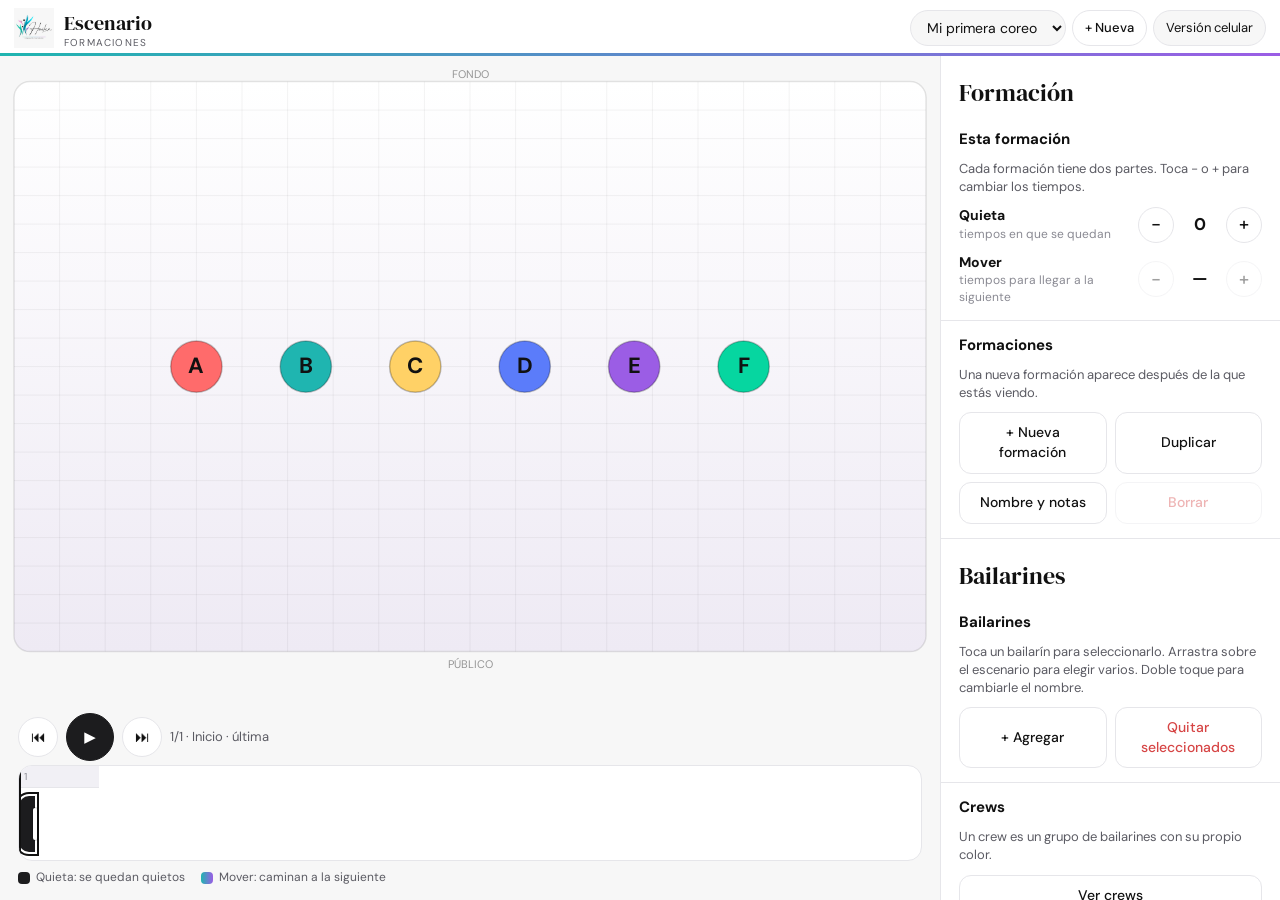
==== pc.html @ 4a19c418 "Add files via upload" ====
<!doctype html>
<html lang="es">
<head>
  <meta charset="utf-8">
  <meta name="viewport" content="width=device-width,initial-scale=1,viewport-fit=cover">
  <meta name="theme-color" content="#F7F7F7">
  <meta name="apple-mobile-web-app-capable" content="yes">
  <meta name="apple-mobile-web-app-title" content="Escenario">
  <title>Escenario · Huilén (PC)</title>
  <link rel="manifest" href="manifest.json">
  <link rel="icon" href="logo.png" type="image/png">
  <link rel="preconnect" href="https://fonts.googleapis.com">
  <link rel="preconnect" href="https://fonts.gstatic.com" crossorigin>
  <link href="https://fonts.googleapis.com/css2?family=DM+Serif+Display&family=DM+Sans:wght@400;500;700&display=swap" rel="stylesheet">
  <link rel="stylesheet" href="styles.css">
  <link rel="stylesheet" href="pc.css">
</head>
<body>
  <header class="top">
    <div class="brand-row">
      <img src="logo.png" alt="Huilén" class="logo">
      <div class="brand"><strong>Escenario</strong><span>Formaciones</span></div>
    </div>
    <div class="top-actions">
      <select id="choreoSelect" aria-label="Coreografía"></select>
      <button id="btnNewChoreo" class="pill" title="Crear una coreografía nueva">+ Nueva</button>
      <a class="pill-link" href="index.html">Versión celular</a>
    </div>
  </header>

  <main>
    <div class="stage-wrap">
      <canvas id="stage"></canvas>
    </div>

    <div class="playbar">
      <button id="btnPrev" class="round" aria-label="Formación anterior">⏮</button>
      <button id="btnPlay" class="round play" aria-label="Reproducir">▶</button>
      <button id="btnNext" class="round" aria-label="Formación siguiente">⏭</button>
      <span id="status" class="status"></span>
    </div>

    <div id="timeline" class="timeline" aria-label="Línea de tiempo"></div>
    <div class="legend">
      <span><i class="sw hold"></i>Quieta: se quedan quietos</span>
      <span><i class="sw move"></i>Mover: caminan a la siguiente</span>
    </div>

    <div class="panel">
      <!-- Lista 1: formación actual -->
      <section class="tab-panel" data-tab="formacion">
        <h2 class="cat">Formación</h2>
        <div class="card">
          <h4>Esta formación</h4>
          <p class="help">Cada formación tiene dos partes. Toca − o + para cambiar los tiempos.</p>
          <div class="stepper">
            <div class="step-text"><b>Quieta</b><small>tiempos en que se quedan</small></div>
            <div class="step-ctl">
              <button id="holdMinus" class="round sm" aria-label="Menos quieta">−</button>
              <span id="holdVal" class="step-val">0</span>
              <button id="holdPlus" class="round sm" aria-label="Más quieta">+</button>
            </div>
          </div>
          <div class="stepper">
            <div class="step-text"><b>Mover</b><small>tiempos para llegar a la siguiente</small></div>
            <div class="step-ctl">
              <button id="beatMinus" class="round sm" aria-label="Menos mover">−</button>
              <span id="beatVal" class="step-val">8</span>
              <button id="beatPlus" class="round sm" aria-label="Más mover">+</button>
            </div>
          </div>
        </div>

        <div class="card">
          <h4>Formaciones</h4>
          <p class="help">Una nueva formación aparece después de la que estás viendo.</p>
          <div class="grid2">
            <button id="btnAddFrame" class="btn">+ Nueva formación</button>
            <button id="btnDupFrame" class="btn">Duplicar</button>
            <button id="btnNotes" class="btn">Nombre y notas</button>
            <button id="btnDelFrame" class="btn danger">Borrar</button>
          </div>
        </div>
      </section>

      <!-- Lista 2: bailarines -->
      <section class="tab-panel" data-tab="bailarines">
        <h2 class="cat">Bailarines</h2>
        <div class="card">
          <h4>Bailarines</h4>
          <p class="help">Toca un bailarín para seleccionarlo. Arrastra sobre el escenario para elegir varios. Doble toque para cambiarle el nombre.</p>
          <div class="grid2">
            <button id="btnAddDancer" class="btn">+ Agregar</button>
            <button id="btnRemoveDancer" class="btn danger">Quitar seleccionados</button>
          </div>
        </div>
        <div class="card">
          <h4>Crews</h4>
          <p class="help">Un crew es un grupo de bailarines con su propio color.</p>
          <button id="btnCrews" class="btn wide">Ver crews</button>
        </div>
      </section>

      <!-- Lista 3: movimientos -->
      <section class="tab-panel" data-tab="movimiento">
        <h2 class="cat">Movimiento</h2>
        <div class="card">
          <h4>Movimientos</h4>
          <p class="help">Primero selecciona bailarines en el escenario. Después elige un movimiento para la transición de esta formación.</p>
          <div class="option-list">
            <button id="btnToolRoute" class="option">
              <b>Ruta</b>
              <small>toca el escenario para poner puntos de paso</small>
            </button>
            <button id="btnToolTurn" class="option">
              <b>Vuelta en grupo</b>
              <small>el grupo gira mientras se mueve</small>
            </button>
            <button id="btnToolSelf" class="option">
              <b>Vuelta propia</b>
              <small>cada bailarín gira sobre sí mismo</small>
            </button>
          </div>
          <div class="grid2">
            <button id="btnUndoWp" class="btn">Deshacer último punto</button>
            <button id="btnClearRoutes" class="btn danger">Quitar movimientos</button>
          </div>
        </div>
        <div class="card">
          <h4>Dibujo</h4>
          <label class="check"><input id="curved" type="checkbox"> Trayectorias curvas</label>
          <label class="check"><input id="snap" type="checkbox" checked> Ajustar a la grilla</label>
        </div>
      </section>

      <!-- Lista 4: más -->
      <section class="tab-panel" data-tab="mas">
        <h2 class="cat">Más</h2>
        <div class="card">
          <h4>Música</h4>
          <p class="help">Al elegir una canción, la app detecta sola su ritmo y en qué segundo cae el primer tiempo. Si quedó al doble o a la mitad, usa ÷2 o ×2.</p>
          <div class="row">
            <button id="btnMusic" class="btn">Elegir música</button>
            <span id="audioName" class="muted"></span>
            <input id="audioFile" type="file" accept="audio/*" hidden>
          </div>
          <div class="stepper">
            <div class="step-text"><b>BPM</b><small>tiempos por minuto</small></div>
            <div class="step-ctl">
              <button id="btnHalf" class="pill" title="Dividir a la mitad">÷2</button>
              <input id="bpm" type="number" min="30" max="300" step="0.01" value="120">
              <button id="btnDouble" class="pill" title="Multiplicar por dos">×2</button>
            </div>
          </div>
          <div class="stepper">
            <div class="step-text"><b>Primer tiempo</b><small>segundo de la música donde parte el tiempo 1</small></div>
            <input id="offset" type="number" min="0" step="0.01" value="0">
          </div>
          <button id="btnDetect" class="btn wide">Detectar otra vez</button>
        </div>
        <div class="card">
          <h4>Exportar y compartir</h4>
          <div class="grid2">
            <button id="btnExportVideo" class="btn">Video</button>
            <button id="btnExportPng" class="btn">Imagen (PNG)</button>
            <button id="btnShare" class="btn">Compartir</button>
            <button id="btnExportJson" class="btn">Guardar (JSON)</button>
          </div>
          <button id="btnImport" class="btn wide">Importar coreografía</button>
          <input id="importFile" type="file" accept="application/json,.json" hidden>
        </div>
        <div class="card">
          <h4>Coreografía</h4>
          <div class="grid2">
            <button id="btnRenameChoreo" class="btn">Renombrar</button>
            <button id="btnDeleteChoreo" class="btn danger">Eliminar</button>
          </div>
          <a class="btn" href="index.html">Abrir versión para celular</a>
        </div>
      </section>
    </div>
  </main>

  <dialog id="dlgNotes">
    <h3>Formación</h3>
    <input id="frameName" type="text" maxlength="30" placeholder="Nombre de la formación">
    <textarea id="notesText" rows="6" placeholder="Notas para los bailarines…"></textarea>
    <div class="row"><button data-close class="btn dark">Listo</button></div>
  </dialog>

  <dialog id="dlgCrews">
    <h3>Crews</h3>
    <div id="crewList"></div>
    <div class="row">
      <button id="btnCrewFromSel" class="btn">Crear con seleccionados</button>
      <button id="btnCrewClear" class="btn">Quitar de crew</button>
      <button data-close class="btn dark">Cerrar</button>
    </div>
  </dialog>

  <div id="toast" class="toast" role="status"></div>

  <script src="app.js"></script>
</body>
</html>
---- styles.css ----
:root {
  --bg: #f7f7f7;
  --card: #ffffff;
  --ink: #111111;
  --ink-soft: #5b5b63;
  --muted: #8a8a93;
  --line: #e6e6ea;
  --dark: #1c1c1e;
  --teal: #1fb5b0;
  --purple: #9b5de5;
  --red: #d64545;
  --grad: linear-gradient(90deg, var(--teal), var(--purple));
}

* { box-sizing: border-box; }

html, body {
  height: 100%;
  margin: 0;
  background: var(--bg);
  color: var(--ink);
  font: 14px/1.4 "DM Sans", system-ui, -apple-system, "Segoe UI", Roboto, sans-serif;
  overflow: hidden;
}

body {
  display: flex;
  flex-direction: column;
  height: 100dvh;
}

/* ----- Cabecera ----- */
header.top {
  position: relative;
  display: flex;
  gap: 10px;
  align-items: center;
  justify-content: space-between;
  padding: 8px 14px;
  padding-top: calc(8px + env(safe-area-inset-top));
  background: var(--card);
}

header.top::after {
  content: "";
  position: absolute;
  left: 0;
  right: 0;
  bottom: 0;
  height: 3px;
  background: var(--grad);
}

.brand-row {
  display: flex;
  align-items: center;
  gap: 10px;
  min-width: 0;
}

.logo {
  width: 40px;
  height: 40px;
  object-fit: contain;
  flex: none;
}

.brand {
  display: flex;
  flex-direction: column;
  line-height: 1.1;
}

.brand strong {
  font: 400 20px "DM Serif Display", Georgia, serif;
}

.brand span {
  font-size: 10px;
  letter-spacing: .12em;
  text-transform: uppercase;
  color: var(--ink-soft);
}

.top-actions {
  display: flex;
  gap: 6px;
  align-items: center;
  min-width: 0;
}

header.top select {
  max-width: 140px;
  background: var(--bg);
  color: var(--ink);
  border: 1px solid var(--line);
  border-radius: 999px;
  padding: 7px 12px;
  font: inherit;
}

/* ----- Estructura ----- */
main {
  flex: 1;
  display: flex;
  flex-direction: column;
  min-height: 0;
}

.stage-wrap {
  flex: 1;
  min-height: 200px;
  position: relative;
}

#stage {
  position: absolute;
  inset: 0;
  width: 100%;
  height: 100%;
  display: block;
  touch-action: none;
}

/* ----- Barra de reproducción ----- */
.playbar {
  display: flex;
  align-items: center;
  gap: 8px;
  padding: 6px 14px 4px;
  min-width: 0;
}

.status {
  color: var(--ink-soft);
  font-size: 13px;
  white-space: nowrap;
  overflow: hidden;
  text-overflow: ellipsis;
  min-width: 0;
}

/* ----- Línea de tiempo ----- */
.timeline {
  position: relative;
  overflow-x: auto;
  overflow-y: hidden;
  height: 96px;
  flex: none;
  margin: 0 10px;
  background: var(--card);
  border-radius: 14px;
  border: 1px solid var(--line);
  touch-action: pan-x;
}

.tl-track {
  position: relative;
  height: 100%;
}

.tl-ruler {
  position: absolute;
  top: 0;
  left: 0;
  right: 0;
  height: 22px;
  background: #f1f0f5;
  border-bottom: 1px solid var(--line);
  touch-action: none;
  cursor: pointer;
}

.tl-tick {
  position: absolute;
  top: 0;
  height: 22px;
  line-height: 22px;
  padding-left: 4px;
  border-left: 1px solid rgba(0, 0, 0, .12);
  color: var(--muted);
  font-size: 10px;
  pointer-events: none;
}

.tl-block {
  position: absolute;
  top: 30px;
  height: 56px;
  padding: 5px 8px;
  cursor: pointer;
  overflow: visible;
  color: #fff;
}

.tl-hold {
  background: var(--dark);
  border-radius: 10px 0 0 10px;
}

.tl-move {
  background: var(--grad);
  border-radius: 0 10px 10px 0;
}

.tl-block.on {
  outline: 2px solid var(--ink);
  outline-offset: 2px;
  z-index: 1;
}

.tl-label {
  display: block;
  font-weight: 700;
  font-size: 12px;
  white-space: nowrap;
  overflow: hidden;
  text-overflow: ellipsis;
}

.tl-sub {
  display: block;
  font-size: 10px;
  opacity: .85;
  white-space: nowrap;
  overflow: hidden;
  text-overflow: ellipsis;
}

.tl-handle {
  position: absolute;
  top: 0;
  right: -8px;
  width: 16px;
  height: 100%;
  cursor: ew-resize;
  touch-action: none;
  z-index: 3;
}

.tl-handle::after {
  content: "";
  position: absolute;
  left: 6px;
  top: 12px;
  bottom: 12px;
  width: 4px;
  border-radius: 2px;
  background: #fff;
  box-shadow: 0 0 0 1px rgba(0, 0, 0, .15);
}

.tl-playhead {
  position: absolute;
  top: 0;
  bottom: 0;
  width: 2px;
  background: var(--ink);
  pointer-events: none;
  z-index: 4;
}

.legend {
  display: flex;
  gap: 16px;
  padding: 6px 14px 0;
  font-size: 12px;
  color: var(--ink-soft);
  flex-wrap: wrap;
}

.legend span {
  display: flex;
  align-items: center;
  gap: 6px;
}

.sw {
  display: inline-block;
  width: 12px;
  height: 12px;
  border-radius: 4px;
}

.sw.hold { background: var(--dark); }
.sw.move { background: var(--grad); }

/* ----- Panel de pestañas ----- */
.panel {
  flex: 0 1 auto;
  min-height: 0;
  max-height: 34dvh;
  overflow-y: auto;
  padding: 10px 12px 6px;
}

.tab-panel {
  display: flex;
  flex-direction: column;
  gap: 10px;
}

.tab-panel[hidden] { display: none; }

.card {
  background: var(--card);
  border-radius: 16px;
  padding: 14px;
  border: 1px solid var(--line);
  display: flex;
  flex-direction: column;
  gap: 10px;
}

.card h4 {
  margin: 0;
  font-size: 15px;
  font-weight: 700;
}

.help {
  margin: 0;
  color: var(--ink-soft);
  font-size: 13px;
}

.muted { color: var(--muted); }

.row {
  display: flex;
  flex-wrap: wrap;
  gap: 8px;
  align-items: center;
}

.grid2 {
  display: grid;
  grid-template-columns: 1fr 1fr;
  gap: 8px;
}

/* Controles tipo iPhone */
.stepper {
  display: flex;
  align-items: center;
  justify-content: space-between;
  gap: 10px;
}

.step-text {
  display: flex;
  flex-direction: column;
}

.step-text small {
  color: var(--muted);
  font-size: 12px;
}

.step-ctl {
  display: flex;
  align-items: center;
  gap: 12px;
}

.step-val {
  min-width: 28px;
  text-align: center;
  font-weight: 700;
  font-size: 17px;
}

.option-list {
  display: flex;
  flex-direction: column;
  gap: 8px;
}

.option {
  text-align: left;
  display: flex;
  flex-direction: column;
  gap: 2px;
  border-radius: 14px;
  padding: 10px 12px;
}

.option small {
  color: var(--muted);
  font-size: 12px;
  font-weight: 400;
}

.check {
  display: flex;
  align-items: center;
  gap: 8px;
  color: var(--ink);
  font-size: 14px;
}

/* ----- Botones ----- */
button {
  background: var(--card);
  color: var(--ink);
  border: 1px solid var(--line);
  border-radius: 12px;
  padding: 10px 12px;
  font: inherit;
  font-weight: 500;
  cursor: pointer;
  min-height: 42px;
}

button:disabled { opacity: .4; cursor: default; }

button.btn.wide { width: 100%; }

button.dark {
  background: var(--dark);
  border-color: var(--dark);
  color: #fff;
  font-weight: 700;
}

button.danger { color: var(--red); }

button.on {
  background: var(--teal);
  border-color: var(--teal);
  color: #fff;
}

button.round {
  width: 40px;
  height: 40px;
  min-height: 40px;
  padding: 0;
  border-radius: 50%;
  font-size: 15px;
  display: inline-flex;
  align-items: center;
  justify-content: center;
  flex: none;
}

button.round.play {
  background: var(--dark);
  border-color: var(--dark);
  color: #fff;
  width: 48px;
  height: 48px;
  min-height: 48px;
}

button.round.sm {
  width: 36px;
  height: 36px;
  min-height: 36px;
  font-size: 18px;
}

input[type=number] {
  width: 76px;
  background: var(--bg);
  color: var(--ink);
  border: 1px solid var(--line);
  border-radius: 10px;
  padding: 8px;
  font: inherit;
}

button.option.on {
  background: var(--teal);
  color: #fff;
}

button.option.on small { color: #e9fffe; }

/* ----- Barra de pestañas (abajo, estilo iPhone) ----- */
.tabbar {
  flex: none;
  display: flex;
  justify-content: space-around;
  background: var(--card);
  border-top: 1px solid var(--line);
  padding: 6px 4px calc(6px + env(safe-area-inset-bottom));
}

.tab {
  flex: 1;
  border: 0;
  background: transparent;
  color: var(--muted);
  display: flex;
  flex-direction: column;
  align-items: center;
  gap: 2px;
  font-size: 11px;
  min-height: 48px;
  padding: 4px 0;
  border-radius: 0;
}

.tab span {
  font-size: 18px;
  line-height: 1;
}

.tab.on {
  background: transparent;
  color: var(--ink);
  font-weight: 700;
}

.cat { display: none; }

a.btn {
  display: flex;
  align-items: center;
  justify-content: center;
  min-height: 42px;
  border-radius: 12px;
  border: 1px solid var(--line);
  background: var(--card);
  color: var(--ink);
  text-decoration: none;
  font-weight: 500;
}

button.pill {
  min-height: 36px;
  padding: 7px 12px;
  border-radius: 999px;
  white-space: nowrap;
  font-size: 13px;
}

/* ----- Diálogos ----- */
dialog {
  background: var(--card);
  color: var(--ink);
  border: 1px solid var(--line);
  border-radius: 18px;
  width: min(94vw, 460px);
  padding: 18px;
  box-shadow: 0 20px 50px rgba(0, 0, 0, .15);
}

dialog::backdrop { background: rgba(20, 20, 24, .35); }

dialog h3 {
  margin: 0 0 12px;
  font: 400 22px "DM Serif Display", Georgia, serif;
}

dialog input[type=text],
dialog textarea {
  width: 100%;
  background: var(--bg);
  color: var(--ink);
  border: 1px solid var(--line);
  border-radius: 10px;
  padding: 10px;
  font: inherit;
  margin-bottom: 10px;
}

.crew {
  display: flex;
  align-items: center;
  gap: 8px;
  padding: 8px 0;
  border-bottom: 1px solid var(--line);
  flex-wrap: wrap;
}

.crew strong { flex: 1; }

.swatch {
  width: 14px;
  height: 14px;
  border-radius: 50%;
}

.toast {
  position: fixed;
  left: 50%;
  bottom: 96px;
  transform: translateX(-50%) translateY(20px);
  background: var(--dark);
  color: #fff;
  padding: 10px 16px;
  border-radius: 999px;
  opacity: 0;
  transition: opacity .25s, transform .25s;
  pointer-events: none;
  max-width: 90vw;
  z-index: 10;
}

.toast.show {
  opacity: 1;
  transform: translateX(-50%);
}
---- pc.css ----
/* ===== Versión PC: escenario a la izquierda y las 4 listas a la derecha ===== */

main {
  display: grid;
  grid-template-columns: minmax(0, 1fr) 340px;
  grid-template-rows: minmax(0, 1fr) auto auto auto;
  min-height: 0;
}

.stage-wrap { grid-column: 1; grid-row: 1; }
.playbar { grid-column: 1; grid-row: 2; padding: 10px 18px 4px; }
.timeline { grid-column: 1; grid-row: 3; margin: 0 18px; }
.legend { grid-column: 1; grid-row: 4; padding: 8px 18px 14px; }

/* Panel derecho: las 4 listas se ven todas a la vez, separadas por una línea */
.panel {
  grid-column: 2;
  grid-row: 1 / span 4;
  max-height: none;
  min-height: 0;
  overflow-y: auto;
  padding: 0;
  background: var(--card);
  border-left: 1px solid var(--line);
}

.tabbar { display: none; }

.tab-panel { gap: 0; }

.cat {
  display: block;
  margin: 0;
  padding: 20px 18px 6px;
  font: 400 24px "DM Serif Display", Georgia, serif;
}

.card {
  background: none;
  border: 0;
  border-bottom: 1px solid var(--line);
  border-radius: 0;
  padding: 14px 18px;
  gap: 10px;
}

.tab-panel:last-child .card:last-child { border-bottom: 0; }

header.top select { max-width: 240px; }

.pill-link {
  display: inline-flex;
  align-items: center;
  white-space: nowrap;
  min-height: 36px;
  padding: 7px 12px;
  border-radius: 999px;
  border: 1px solid var(--line);
  background: var(--bg);
  color: var(--ink);
  text-decoration: none;
  font-size: 13px;
}
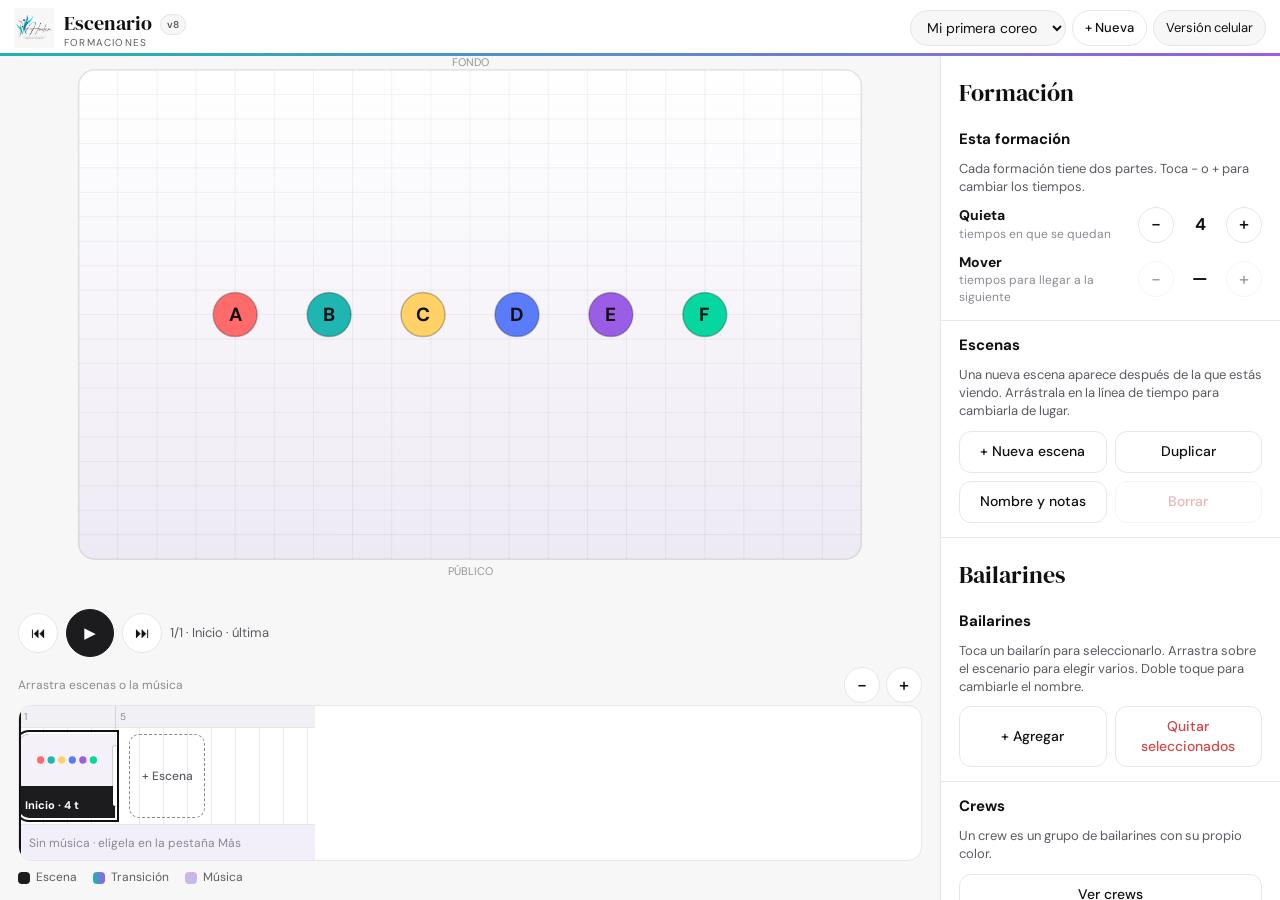
==== commit c4744af9: "Add files via upload" ====
--- a/pc.html
+++ b/pc.html
@@ -19,7 +19,7 @@
   <header class="top">
     <div class="brand-row">
       <img src="logo.png" alt="Huilén" class="logo">
-      <div class="brand"><strong>Escenario</strong><span>Formaciones</span></div>
+      <div class="brand"><strong>Escenario <em id="verBadge" class="ver-badge"></em></strong><span>Formaciones</span></div>
     </div>
     <div class="top-actions">
       <select id="choreoSelect" aria-label="Coreografía"></select>
@@ -40,14 +40,22 @@
       <span id="status" class="status"></span>
     </div>
 
+    <div class="tl-tools">
+      <span class="hint">Arrastra escenas o la música</span>
+      <span class="zoom">
+        <button id="btnZoomOut" class="round sm" aria-label="Alejar la línea de tiempo">−</button>
+        <button id="btnZoomIn" class="round sm" aria-label="Acercar la línea de tiempo">+</button>
+      </span>
+    </div>
     <div id="timeline" class="timeline" aria-label="Línea de tiempo"></div>
     <div class="legend">
-      <span><i class="sw hold"></i>Quieta: se quedan quietos</span>
-      <span><i class="sw move"></i>Mover: caminan a la siguiente</span>
+      <span><i class="sw scene"></i>Escena</span>
+      <span><i class="sw move"></i>Transición</span>
+      <span><i class="sw audio"></i>Música</span>
     </div>
 
     <div class="panel">
-      <!-- Lista 1: formación actual -->
+      <!-- Pestaña 1: la formación actual -->
       <section class="tab-panel" data-tab="formacion">
         <h2 class="cat">Formación</h2>
         <div class="card">
@@ -72,10 +80,10 @@
         </div>
 
         <div class="card">
-          <h4>Formaciones</h4>
-          <p class="help">Una nueva formación aparece después de la que estás viendo.</p>
-          <div class="grid2">
-            <button id="btnAddFrame" class="btn">+ Nueva formación</button>
+          <h4>Escenas</h4>
+          <p class="help">Una nueva escena aparece después de la que estás viendo. Arrástrala en la línea de tiempo para cambiarla de lugar.</p>
+          <div class="grid2">
+            <button id="btnAddFrame" class="btn">+ Nueva escena</button>
             <button id="btnDupFrame" class="btn">Duplicar</button>
             <button id="btnNotes" class="btn">Nombre y notas</button>
             <button id="btnDelFrame" class="btn danger">Borrar</button>
@@ -83,7 +91,7 @@
         </div>
       </section>
 
-      <!-- Lista 2: bailarines -->
+      <!-- Pestaña 2: bailarines -->
       <section class="tab-panel" data-tab="bailarines">
         <h2 class="cat">Bailarines</h2>
         <div class="card">
@@ -101,26 +109,28 @@
         </div>
       </section>
 
-      <!-- Lista 3: movimientos -->
+      <!-- Pestaña 3: movimientos -->
       <section class="tab-panel" data-tab="movimiento">
         <h2 class="cat">Movimiento</h2>
         <div class="card">
           <h4>Movimientos</h4>
-          <p class="help">Primero selecciona bailarines en el escenario. Después elige un movimiento para la transición de esta formación.</p>
+          <p class="help">Primero selecciona bailarines en el escenario. Después elige qué hacen en esta formación.</p>
           <div class="option-list">
             <button id="btnToolRoute" class="option">
               <b>Ruta</b>
-              <small>toca el escenario para poner puntos de paso</small>
+              <small>toca el escenario para poner puntos de paso mientras caminan</small>
             </button>
-            <button id="btnToolTurn" class="option">
-              <b>Vuelta en grupo</b>
-              <small>el grupo gira mientras se mueve</small>
-            </button>
-            <button id="btnToolSelf" class="option">
+            <button id="btnTurnSelf" class="option">
               <b>Vuelta propia</b>
               <small>cada bailarín gira sobre sí mismo</small>
             </button>
-          </div>
+            <button id="btnTurnGroup" class="option">
+              <b>Vuelta en grupo o pareja</b>
+              <small>giran alrededor de su centro</small>
+            </button>
+          </div>
+          <p class="help">Vueltas de esta formación</p>
+          <div id="turnList" class="turn-list"></div>
           <div class="grid2">
             <button id="btnUndoWp" class="btn">Deshacer último punto</button>
             <button id="btnClearRoutes" class="btn danger">Quitar movimientos</button>
@@ -133,7 +143,7 @@
         </div>
       </section>
 
-      <!-- Lista 4: más -->
+      <!-- Pestaña 4: más -->
       <section class="tab-panel" data-tab="mas">
         <h2 class="cat">Más</h2>
         <div class="card">
@@ -159,6 +169,20 @@
           <button id="btnDetect" class="btn wide">Detectar otra vez</button>
         </div>
         <div class="card">
+          <h4>Video de referencia</h4>
+          <p class="help">Se muestra arriba del video que exportas, para comparar tu formación con el video original.</p>
+          <div class="row">
+            <button id="btnRefVideo" class="btn">Elegir video</button>
+            <span id="refName" class="muted"></span>
+            <input id="refFile" type="file" accept="video/*" hidden>
+          </div>
+          <div class="stepper">
+            <div class="step-text"><b>Inicio del video</b><small>segundo del video donde parte</small></div>
+            <input id="refStart" type="number" min="0" step="0.1" value="0">
+          </div>
+          <button id="btnRefClear" class="btn wide danger">Quitar video de referencia</button>
+        </div>
+        <div class="card">
           <h4>Exportar y compartir</h4>
           <div class="grid2">
             <button id="btnExportVideo" class="btn">Video</button>
@@ -177,13 +201,18 @@
           </div>
           <a class="btn" href="index.html">Abrir versión para celular</a>
         </div>
+        <div class="card">
+          <h4>Versión</h4>
+          <p class="help">Estás usando la versión <b id="verLabel"></b>.</p>
+          <button id="btnNews" class="btn wide">Ver novedades</button>
+        </div>
       </section>
     </div>
   </main>
 
   <dialog id="dlgNotes">
-    <h3>Formación</h3>
-    <input id="frameName" type="text" maxlength="30" placeholder="Nombre de la formación">
+    <h3>Escena</h3>
+    <input id="frameName" type="text" maxlength="30" placeholder="Nombre de la escena">
     <textarea id="notesText" rows="6" placeholder="Notas para los bailarines…"></textarea>
     <div class="row"><button data-close class="btn dark">Listo</button></div>
   </dialog>
@@ -198,6 +227,38 @@
     </div>
   </dialog>
 
+  <dialog id="dlgTurn">
+    <h3 id="turnTitle">Vuelta</h3>
+    <div class="field">Quién gira
+      <select id="turnType">
+        <option value="self">Cada uno sobre sí mismo</option>
+        <option value="group">Alrededor del grupo (pareja o grupo)</option>
+      </select>
+    </div>
+    <div class="field">Cuándo
+      <select id="turnWhen">
+        <option value="move">Mientras camina a la siguiente</option>
+        <option value="hold">Mientras está quieta</option>
+      </select>
+    </div>
+    <div class="grid2">
+      <div class="field">Grados <input id="turnDeg" type="number" step="10" value="360"></div>
+      <div class="field">Empieza (%) <input id="turnFrom" type="number" min="0" max="90" value="30"></div>
+    </div>
+    <div class="field">Termina (%) <input id="turnTo" type="number" min="5" max="90" value="70"></div>
+    <p class="help">Por ejemplo, de 30 a 70 hace la vuelta en medio del movimiento.</p>
+    <div class="row">
+      <button id="btnTurnOk" class="btn dark">Crear vuelta</button>
+      <button data-close class="btn">Cancelar</button>
+    </div>
+  </dialog>
+
+  <dialog id="dlgNews">
+    <h3>Novedades</h3>
+    <div id="newsList"></div>
+    <div class="row"><button data-close class="btn dark">Listo</button></div>
+  </dialog>
+
   <div id="toast" class="toast" role="status"></div>
 
   <script src="app.js"></script>
--- a/styles.css
+++ b/styles.css
@@ -565,6 +565,125 @@
   font: inherit;
   margin-bottom: 10px;
 }
+
+/* ----- v8: storyboard, pista de audio, vueltas, novedades ----- */
+.timeline { height: 156px; touch-action: pan-x; }
+.tl-track {
+  height: 100%;
+  background-image: repeating-linear-gradient(90deg, rgba(0, 0, 0, .07) 0 1px, transparent 1px 100%);
+}
+.tl-scene,
+.tl-move {
+  position: absolute;
+  top: 28px;
+  height: 84px;
+  cursor: pointer;
+  touch-action: none;
+}
+.tl-scene {
+  background: var(--dark);
+  color: #fff;
+  border-radius: 10px 0 0 10px;
+}
+.tl-scene.on { outline: 2px solid var(--ink); outline-offset: 2px; z-index: 2; }
+.tl-thumb { position: absolute; left: 0; top: 0; display: block; border-radius: 10px 0 0 0; }
+.tl-scene .tl-label {
+  position: absolute;
+  left: 6px;
+  right: 12px;
+  bottom: 5px;
+  font-size: 11px;
+}
+.tl-move { background: var(--grad); color: #fff; border-radius: 0 10px 10px 0; padding: 8px 8px 0; }
+.tl-move .tl-label { font-size: 11px; }
+.tl-add {
+  position: absolute;
+  top: 28px;
+  height: 84px;
+  width: 76px;
+  min-height: 0;
+  padding: 0;
+  background: transparent;
+  border: 1.5px dashed var(--muted);
+  border-radius: 10px;
+  color: var(--ink-soft);
+  font-size: 12px;
+}
+.tl-audio {
+  position: absolute;
+  left: 0;
+  right: 0;
+  top: 118px;
+  height: 36px;
+  background: #f3effa;
+  border-top: 1px solid var(--line);
+  cursor: grab;
+  touch-action: none;
+  overflow: hidden;
+}
+.tl-audio canvas { position: absolute; left: 0; top: 0; }
+.tl-empty { position: absolute; left: 10px; top: 10px; font-size: 12px; color: var(--muted); pointer-events: none; }
+.tl-tools {
+  display: flex;
+  align-items: center;
+  justify-content: space-between;
+  gap: 8px;
+  padding: 6px 14px 2px;
+}
+.hint {
+  font-size: 12px;
+  color: var(--muted);
+  min-width: 0;
+  white-space: nowrap;
+  overflow: hidden;
+  text-overflow: ellipsis;
+}
+.zoom { display: flex; gap: 6px; flex: none; }
+.sw.scene { background: var(--dark); }
+.sw.audio { background: #c9b6ea; }
+.field {
+  display: flex;
+  flex-direction: column;
+  gap: 4px;
+  font-size: 13px;
+  color: var(--ink-soft);
+}
+.field select,
+.field input {
+  width: 100%;
+  background: var(--bg);
+  color: var(--ink);
+  border: 1px solid var(--line);
+  border-radius: 10px;
+  padding: 9px;
+  font: inherit;
+}
+.turn-list { display: flex; flex-direction: column; gap: 6px; }
+.turn-row {
+  display: flex;
+  justify-content: space-between;
+  align-items: center;
+  gap: 8px;
+  font-size: 12px;
+  background: var(--bg);
+  border-radius: 10px;
+  padding: 6px 6px 6px 10px;
+}
+button.turn-x { min-height: 28px; width: 28px; height: 28px; padding: 0; border-radius: 50%; flex: none; }
+.ver-badge {
+  font: 600 10px/1 "DM Sans", system-ui, sans-serif;
+  color: var(--ink-soft);
+  background: var(--bg);
+  border: 1px solid var(--line);
+  border-radius: 999px;
+  padding: 3px 6px;
+  margin-left: 4px;
+  vertical-align: middle;
+  font-style: normal;
+}
+.news-item { padding: 8px 0; border-bottom: 1px solid var(--line); }
+.news-item ul { margin: 6px 0 0; padding-left: 18px; color: var(--ink-soft); font-size: 13px; }
+.news-item li + li { margin-top: 3px; }
 
 .crew {
   display: flex;
--- a/pc.css
+++ b/pc.css
@@ -3,19 +3,20 @@
 main {
   display: grid;
   grid-template-columns: minmax(0, 1fr) 340px;
-  grid-template-rows: minmax(0, 1fr) auto auto auto;
+  grid-template-rows: minmax(0, 1fr) auto auto auto auto;
   min-height: 0;
 }
 
 .stage-wrap { grid-column: 1; grid-row: 1; }
 .playbar { grid-column: 1; grid-row: 2; padding: 10px 18px 4px; }
-.timeline { grid-column: 1; grid-row: 3; margin: 0 18px; }
-.legend { grid-column: 1; grid-row: 4; padding: 8px 18px 14px; }
+.tl-tools { grid-column: 1; grid-row: 3; padding: 6px 18px 2px; }
+.timeline { grid-column: 1; grid-row: 4; margin: 0 18px; }
+.legend { grid-column: 1; grid-row: 5; padding: 8px 18px 14px; }
 
 /* Panel derecho: las 4 listas se ven todas a la vez, separadas por una línea */
 .panel {
   grid-column: 2;
-  grid-row: 1 / span 4;
+  grid-row: 1 / span 5;
   max-height: none;
   min-height: 0;
   overflow-y: auto;
